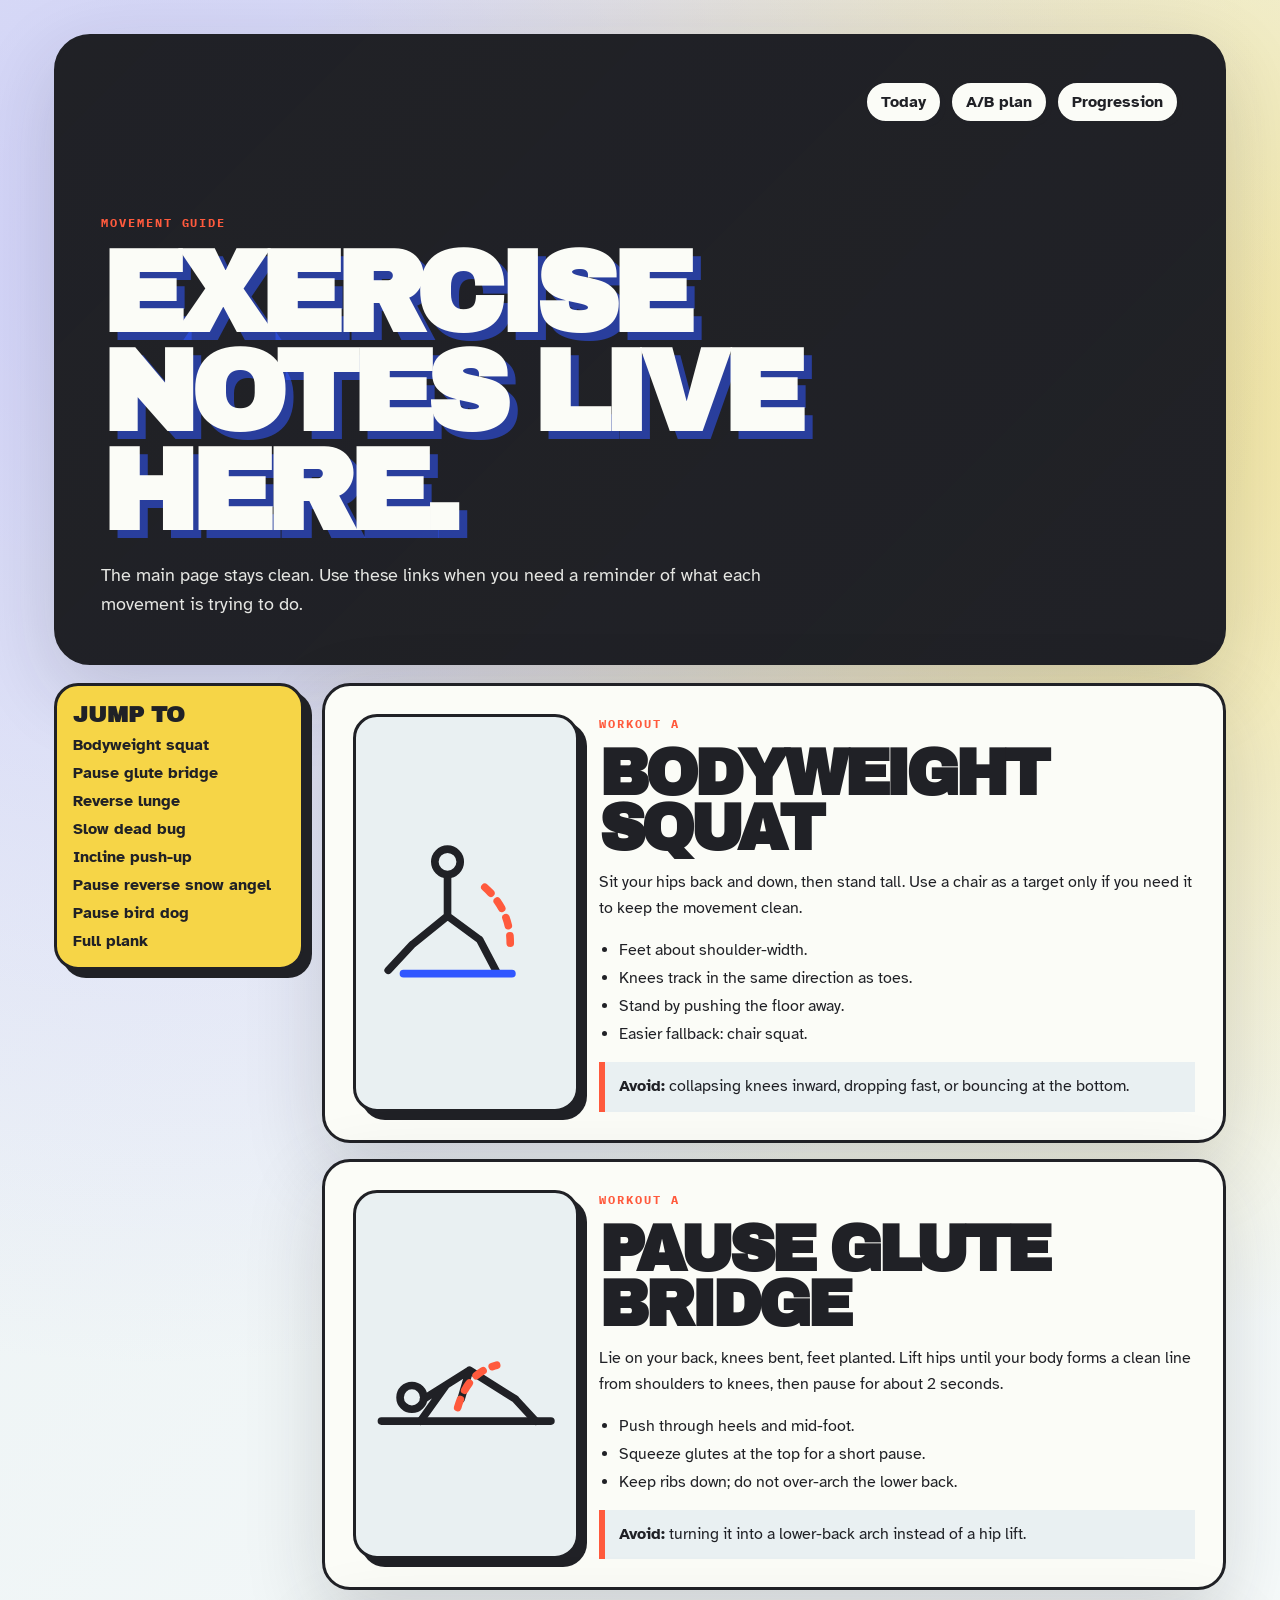
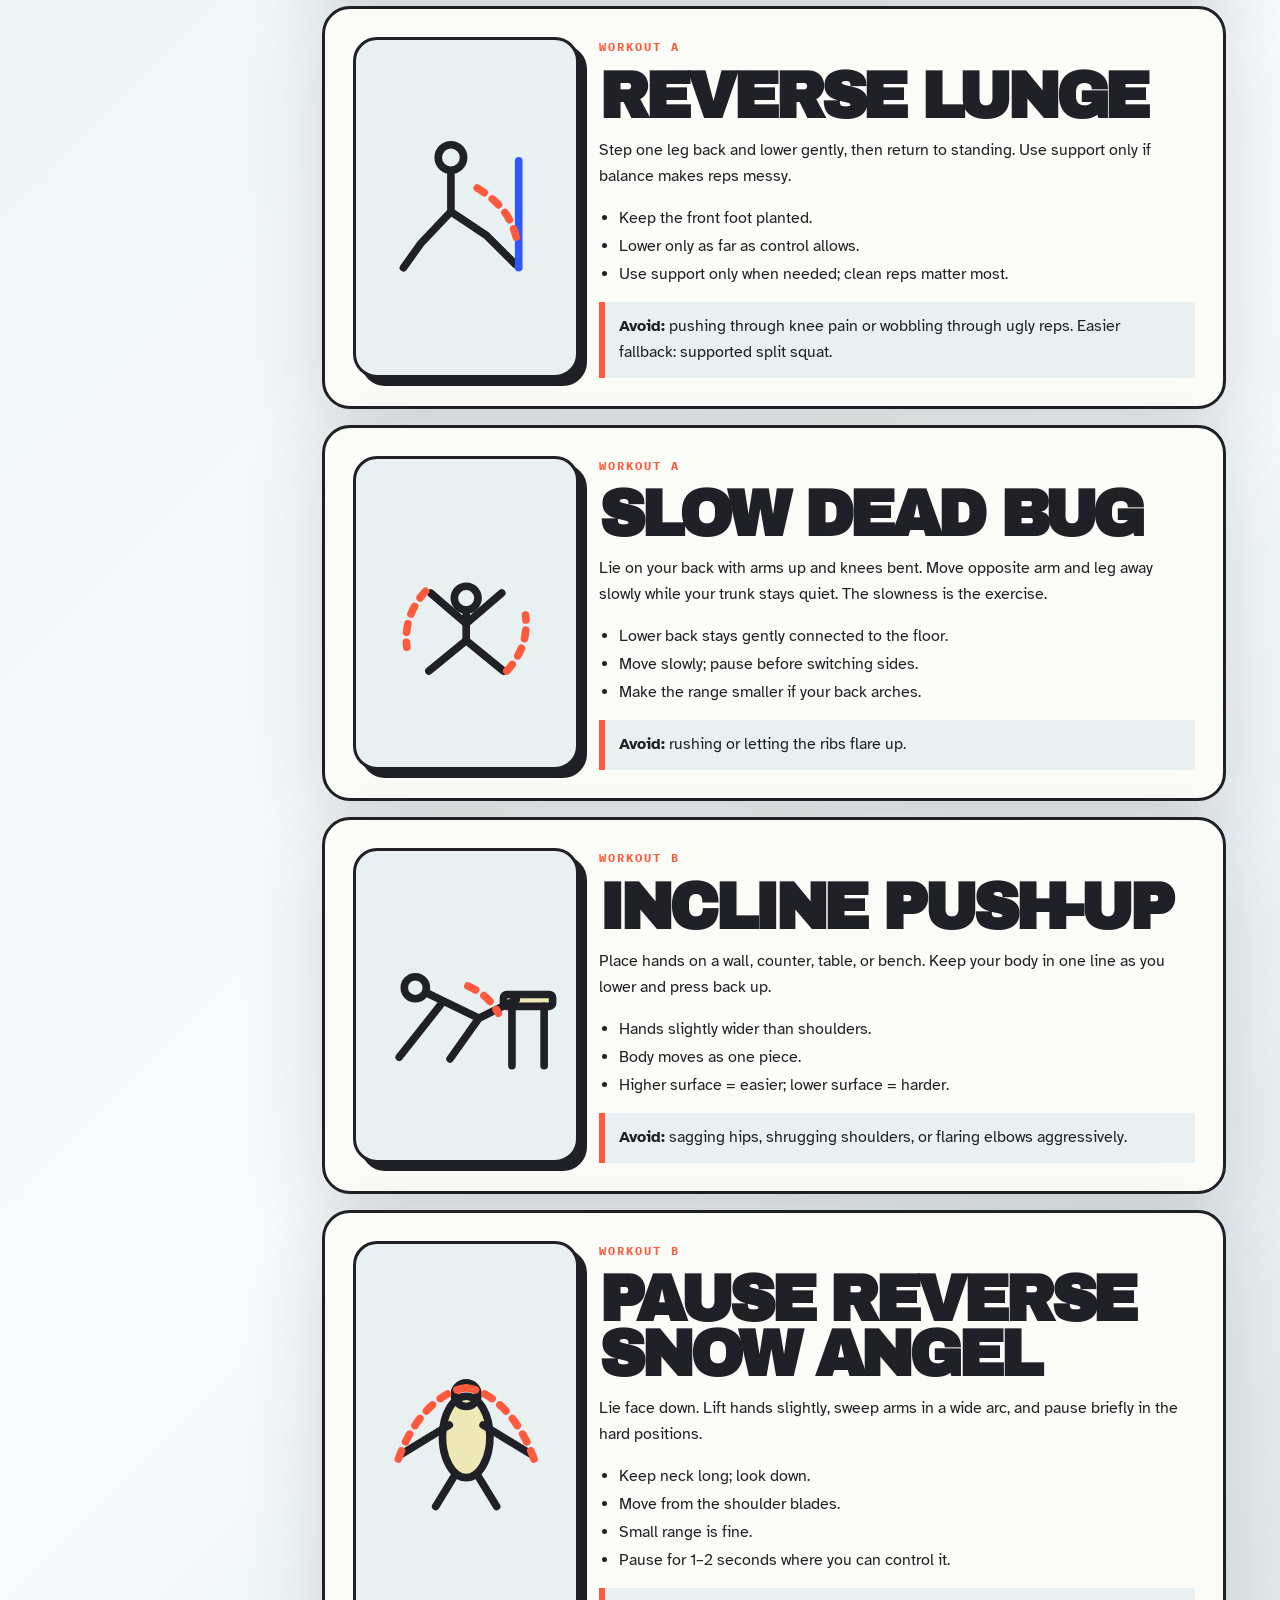
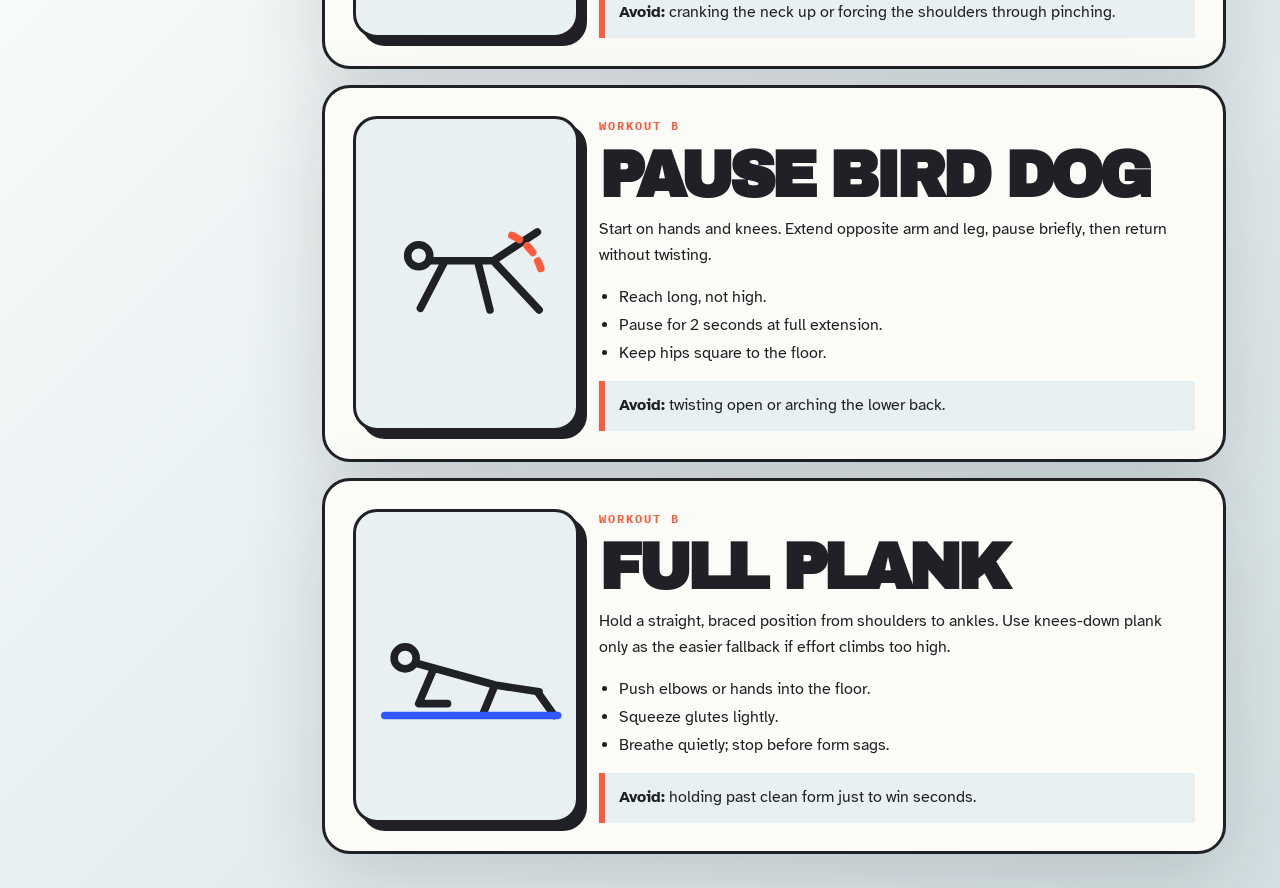
==== web/exercises.html @ 52b92c0a "Add harder variations and exercise guide" ====
<!doctype html>
<html lang="en">
  <head>
    <meta charset="utf-8" />
    <meta name="viewport" content="width=device-width, initial-scale=1" />
    <title>Exercise Guide · Daily A/B</title>
    <link rel="preconnect" href="https://fonts.googleapis.com" />
    <link rel="preconnect" href="https://fonts.gstatic.com" crossorigin />
    <link
      href="https://fonts.googleapis.com/css2?family=Archivo+Black&family=Atkinson+Hyperlegible:wght@400;700&family=IBM+Plex+Mono:wght@500;700&display=swap"
      rel="stylesheet"
    />
    <link rel="stylesheet" href="styles.css" />
  </head>
  <body>
    <div class="site-frame guide-page">
      <header class="guide-hero">
        <nav class="nav" aria-label="Guide navigation">
          <a href="index.html#today">Today</a>
          <a href="index.html#workouts">A/B plan</a>
          <a href="index.html#progression">Progression</a>
        </nav>
        <p class="eyebrow">movement guide</p>
        <h1>Exercise notes live here.</h1>
        <p class="lede">
          The main page stays clean. Use these links when you need a reminder of what each movement is trying to do.
        </p>
      </header>

      <main class="guide-layout">
        <aside class="guide-index" aria-label="Exercise links">
          <strong>Jump to</strong>
          <a href="#bodyweight-squat">Bodyweight squat</a>
          <a href="#pause-glute-bridge">Pause glute bridge</a>
          <a href="#reverse-lunge">Reverse lunge</a>
          <a href="#slow-dead-bug">Slow dead bug</a>
          <a href="#incline-push-up">Incline push-up</a>
          <a href="#pause-reverse-snow-angel">Pause reverse snow angel</a>
          <a href="#pause-bird-dog">Pause bird dog</a>
          <a href="#full-plank">Full plank</a>
        </aside>

        <section class="exercise-guide-list" aria-label="Exercise descriptions">
          <article class="exercise-guide-card" id="bodyweight-squat">
            <div class="movement-svg" aria-label="Bodyweight squat simplified drawing">
              <svg viewBox="0 0 260 190" role="img">
                <title>Bodyweight squat: hips back and down, stand tall</title>
                <circle cx="108" cy="34" r="15" />
                <path d="M108 50v48l38 28M108 98l-42 34M146 126l20 38M66 132l-28 30" />
                <path class="support" d="M56 166h128" />
                <path class="motion" d="M152 64c20 18 30 40 30 66" />
              </svg>
            </div>
            <div>
              <p class="eyebrow">Workout A</p>
              <h2>Bodyweight squat</h2>
              <p>Sit your hips back and down, then stand tall. Use a chair as a target only if you need it to keep the movement clean.</p>
              <ul class="cue-list">
                <li>Feet about shoulder-width.</li>
                <li>Knees track in the same direction as toes.</li>
                <li>Stand by pushing the floor away.</li>
                <li>Easier fallback: chair squat.</li>
              </ul>
              <p class="mistake"><b>Avoid:</b> collapsing knees inward, dropping fast, or bouncing at the bottom.</p>
            </div>
          </article>

          <article class="exercise-guide-card" id="pause-glute-bridge">
            <div class="movement-svg" aria-label="Pause glute bridge simplified drawing">
              <svg viewBox="0 0 260 190" role="img">
                <title>Pause glute bridge: lift hips, hold briefly, squeeze glutes</title>
                <path d="M30 150h200" />
                <circle cx="66" cy="122" r="14" />
                <path d="M80 124l54-34 54 34M134 90l-10 34M188 124l24 26M106 108l-30 42" />
                <path class="motion" d="M120 134c8-28 23-44 46-50" />
              </svg>
            </div>
            <div>
              <p class="eyebrow">Workout A</p>
              <h2>Pause glute bridge</h2>
              <p>Lie on your back, knees bent, feet planted. Lift hips until your body forms a clean line from shoulders to knees, then pause for about 2 seconds.</p>
              <ul class="cue-list">
                <li>Push through heels and mid-foot.</li>
                <li>Squeeze glutes at the top for a short pause.</li>
                <li>Keep ribs down; do not over-arch the lower back.</li>
              </ul>
              <p class="mistake"><b>Avoid:</b> turning it into a lower-back arch instead of a hip lift.</p>
            </div>
          </article>

          <article class="exercise-guide-card" id="reverse-lunge">
            <div class="movement-svg" aria-label="Reverse lunge simplified drawing">
              <svg viewBox="0 0 260 190" role="img">
                <title>Reverse lunge: step back, lower under control</title>
                <circle cx="112" cy="36" r="15" />
                <path d="M112 52v48l-36 38M112 100l42 28M76 138l-20 28M154 128l34 34" />
                <path d="M192 40v126" class="support" />
                <path class="motion" d="M143 72c26 16 40 34 46 58" />
              </svg>
            </div>
            <div>
              <p class="eyebrow">Workout A</p>
              <h2>Reverse lunge</h2>
              <p>Step one leg back and lower gently, then return to standing. Use support only if balance makes reps messy.</p>
              <ul class="cue-list">
                <li>Keep the front foot planted.</li>
                <li>Lower only as far as control allows.</li>
                <li>Use support only when needed; clean reps matter most.</li>
              </ul>
              <p class="mistake"><b>Avoid:</b> pushing through knee pain or wobbling through ugly reps. Easier fallback: supported split squat.</p>
            </div>
          </article>

          <article class="exercise-guide-card" id="slow-dead-bug">
            <div class="movement-svg" aria-label="Slow dead bug simplified drawing">
              <svg viewBox="0 0 260 190" role="img">
                <title>Slow dead bug: opposite arm and leg move while trunk stays still</title>
                <circle cx="130" cy="78" r="14" />
                <path d="M130 92v36M130 108l-42-36M130 108l42-36M130 128l-44 36M130 128l44 36" />
                <path class="motion" d="M82 70c-18 20-25 42-22 66M178 164c18-20 25-42 22-66" />
              </svg>
            </div>
            <div>
              <p class="eyebrow">Workout A</p>
              <h2>Slow dead bug</h2>
              <p>Lie on your back with arms up and knees bent. Move opposite arm and leg away slowly while your trunk stays quiet. The slowness is the exercise.</p>
              <ul class="cue-list">
                <li>Lower back stays gently connected to the floor.</li>
                <li>Move slowly; pause before switching sides.</li>
                <li>Make the range smaller if your back arches.</li>
              </ul>
              <p class="mistake"><b>Avoid:</b> rushing or letting the ribs flare up.</p>
            </div>
          </article>

          <article class="exercise-guide-card" id="incline-push-up">
            <div class="movement-svg" aria-label="Incline push-up simplified drawing">
              <svg viewBox="0 0 260 190" role="img">
                <title>Incline push-up: hands elevated, body straight</title>
                <rect x="174" y="82" width="58" height="14" rx="4" />
                <path d="M184 96v70M222 96v70" />
                <circle cx="70" cy="74" r="13" />
                <path d="M83 80l62 30 44-22M145 110l-34 48M103 90l-52 66" />
                <path class="motion" d="M132 72c18 8 28 18 36 32" />
              </svg>
            </div>
            <div>
              <p class="eyebrow">Workout B</p>
              <h2>Incline push-up</h2>
              <p>Place hands on a wall, counter, table, or bench. Keep your body in one line as you lower and press back up.</p>
              <ul class="cue-list">
                <li>Hands slightly wider than shoulders.</li>
                <li>Body moves as one piece.</li>
                <li>Higher surface = easier; lower surface = harder.</li>
              </ul>
              <p class="mistake"><b>Avoid:</b> sagging hips, shrugging shoulders, or flaring elbows aggressively.</p>
            </div>
          </article>

          <article class="exercise-guide-card" id="pause-reverse-snow-angel">
            <div class="movement-svg" aria-label="Pause reverse snow angel simplified drawing">
              <svg viewBox="0 0 260 190" role="img">
                <title>Pause reverse snow angel: face down, sweep arms slowly and pause</title>
                <ellipse cx="130" cy="92" rx="28" ry="48" />
                <circle cx="130" cy="42" r="14" />
                <path d="M110 78l-56 34M150 78l56 34M116 138l-22 36M144 138l22 36" />
                <path class="motion" d="M50 118c20-56 56-82 80-84M210 118c-20-56-56-82-80-84" />
              </svg>
            </div>
            <div>
              <p class="eyebrow">Workout B</p>
              <h2>Pause reverse snow angel</h2>
              <p>Lie face down. Lift hands slightly, sweep arms in a wide arc, and pause briefly in the hard positions.</p>
              <ul class="cue-list">
                <li>Keep neck long; look down.</li>
                <li>Move from the shoulder blades.</li>
                <li>Small range is fine.</li>
                <li>Pause for 1–2 seconds where you can control it.</li>
              </ul>
              <p class="mistake"><b>Avoid:</b> cranking the neck up or forcing the shoulders through pinching.</p>
            </div>
          </article>

          <article class="exercise-guide-card" id="pause-bird-dog">
            <div class="movement-svg" aria-label="Pause bird dog simplified drawing">
              <svg viewBox="0 0 260 190" role="img">
                <title>Pause bird dog: opposite arm and leg extend while hips stay level</title>
                <circle cx="74" cy="74" r="13" />
                <path d="M86 80h76M104 82l-28 54M144 82l14 56M162 80l52-34M162 80l54 58" />
                <path class="motion" d="M184 50c17 8 28 21 34 39" />
              </svg>
            </div>
            <div>
              <p class="eyebrow">Workout B</p>
              <h2>Pause bird dog</h2>
              <p>Start on hands and knees. Extend opposite arm and leg, pause briefly, then return without twisting.</p>
              <ul class="cue-list">
                <li>Reach long, not high.</li>
                <li>Pause for 2 seconds at full extension.</li>
                <li>Keep hips square to the floor.</li>
              </ul>
              <p class="mistake"><b>Avoid:</b> twisting open or arching the lower back.</p>
            </div>
          </article>

          <article class="exercise-guide-card" id="full-plank">
            <div class="movement-svg" aria-label="Full plank simplified drawing">
              <svg viewBox="0 0 260 190" role="img">
                <title>Full plank: straight line from shoulder to ankle</title>
                <circle cx="58" cy="86" r="13" />
                <path d="M70 92l94 26 52 8M92 98l-18 42M76 140h32M164 118l-14 34M214 126l20 28" />
                <path class="support" d="M34 154h204" />
              </svg>
            </div>
            <div>
              <p class="eyebrow">Workout B</p>
              <h2>Full plank</h2>
              <p>Hold a straight, braced position from shoulders to ankles. Use knees-down plank only as the easier fallback if effort climbs too high.</p>
              <ul class="cue-list">
                <li>Push elbows or hands into the floor.</li>
                <li>Squeeze glutes lightly.</li>
                <li>Breathe quietly; stop before form sags.</li>
              </ul>
              <p class="mistake"><b>Avoid:</b> holding past clean form just to win seconds.</p>
            </div>
          </article>
        </section>


      </main>
    </div>
  </body>
</html>
---- web/styles.css ----
:root {
  --porcelain: #e9f0f2;
  --porcelain-deep: #d4e0e3;
  --ink: #202126;
  --graphite: #4d535d;
  --cobalt: #3157ff;
  --coral: #ff5a3d;
  --tendon: #f6d547;
  --lavender: #afa8ff;
  --white: #fbfcf7;
  --line: rgba(32, 33, 38, 0.18);
  --shadow: 0 26px 80px rgba(32, 33, 38, 0.16);
  --radius: 28px;
}

* { box-sizing: border-box; }
html { scroll-behavior: smooth; }
body {
  margin: 0;
  min-height: 100vh;
  color: var(--ink);
  background:
    radial-gradient(circle at 12% 6%, rgba(175, 168, 255, 0.45), transparent 28%),
    radial-gradient(circle at 88% 10%, rgba(246, 213, 71, 0.5), transparent 24%),
    linear-gradient(135deg, var(--porcelain), #f7fbfb 58%, var(--porcelain-deep));
  font-family: "Atkinson Hyperlegible", system-ui, sans-serif;
}

button,
input { font: inherit; }
button { cursor: pointer; }
h1, h2, h3, p { margin-top: 0; }
p { line-height: 1.62; }

.site-frame {
  width: min(1380px, 100%);
  margin: 0 auto;
  padding: clamp(14px, 3vw, 34px);
}

.hero,
.today-board,
.split-section,
.progression,
.flow-strip,
.rules {
  margin-bottom: 18px;
}

.hero {
  position: relative;
  overflow: hidden;
  min-height: 620px;
  padding: clamp(18px, 4vw, 44px);
  border: 3px solid var(--ink);
  border-radius: 36px;
  background:
    linear-gradient(115deg, rgba(49, 87, 255, 0.94), rgba(49, 87, 255, 0.78) 42%, rgba(251, 252, 247, 0.94) 42.2%),
    var(--white);
  box-shadow: var(--shadow);
}

.hero::before {
  content: "";
  position: absolute;
  inset: 18px auto 18px 51%;
  width: 18px;
  border-radius: 999px;
  background: repeating-linear-gradient(to bottom, var(--ink) 0 14px, transparent 14px 28px);
  opacity: 0.22;
}

.nav {
  position: relative;
  z-index: 1;
  display: flex;
  justify-content: flex-end;
  flex-wrap: wrap;
  gap: 8px;
  margin-bottom: clamp(48px, 7vw, 96px);
}

.nav a,
.button {
  display: inline-flex;
  align-items: center;
  justify-content: center;
  min-height: 42px;
  padding: 9px 14px;
  border: 2px solid var(--ink);
  border-radius: 999px;
  background: var(--white);
  color: var(--ink);
  font-weight: 700;
  text-decoration: none;
  box-shadow: 4px 4px 0 var(--ink);
}

.button.ghost { background: transparent; }
.nav a:focus-visible,
.button:focus-visible,
input:focus-visible {
  outline: 4px solid var(--tendon);
  outline-offset: 4px;
}

.hero-grid {
  position: relative;
  z-index: 1;
  display: grid;
  grid-template-columns: minmax(0, 1.04fr) minmax(300px, 0.72fr);
  align-items: end;
  gap: clamp(26px, 5vw, 72px);
}

.eyebrow {
  margin-bottom: 12px;
  color: var(--coral);
  font-family: "IBM Plex Mono", monospace;
  font-size: 0.76rem;
  font-weight: 700;
  letter-spacing: 0.16em;
  text-transform: uppercase;
}

.hero .eyebrow { color: var(--tendon); }

h1,
h2,
h3 {
  font-family: "Archivo Black", Impact, sans-serif;
  letter-spacing: -0.065em;
  line-height: 0.86;
}

h1 {
  max-width: 780px;
  margin-bottom: 24px;
  color: var(--white);
  font-size: clamp(4.5rem, 11.5vw, 11rem);
  text-transform: uppercase;
  text-shadow: 8px 8px 0 rgba(32, 33, 38, 0.28);
}

h2 {
  margin-bottom: 0;
  font-size: clamp(2.3rem, 6vw, 5.8rem);
  text-transform: uppercase;
}

h3 {
  margin-bottom: 10px;
  font-size: clamp(1.55rem, 3vw, 2.7rem);
  text-transform: uppercase;
}

.lede {
  max-width: 660px;
  margin-bottom: 28px;
  color: rgba(251, 252, 247, 0.9);
  font-size: 1.1rem;
}

.hero-controls {
  display: flex;
  align-items: end;
  flex-wrap: wrap;
  gap: 12px;
}

.date-field {
  display: grid;
  gap: 7px;
  color: var(--white);
  font-family: "IBM Plex Mono", monospace;
  font-size: 0.75rem;
  font-weight: 700;
  letter-spacing: 0.08em;
  text-transform: uppercase;
}

.date-field input {
  min-height: 42px;
  padding: 8px 11px;
  border: 2px solid var(--ink);
  border-radius: 14px;
  background: var(--white);
}

.effort-card {
  padding: clamp(18px, 3vw, 28px);
  border: 3px solid var(--ink);
  border-radius: var(--radius);
  background: var(--white);
  box-shadow: 12px 12px 0 var(--ink);
}

.effort-card__top {
  display: grid;
  grid-template-columns: 1fr;
  gap: 2px;
  margin-bottom: 22px;
}

.effort-card__top span {
  color: var(--graphite);
  font-family: "IBM Plex Mono", monospace;
  font-weight: 700;
  text-transform: uppercase;
}

.effort-card__top strong {
  font-family: "Archivo Black", Impact, sans-serif;
  font-size: clamp(5rem, 12vw, 9rem);
  line-height: 0.78;
  letter-spacing: -0.08em;
}

.effort-ruler {
  display: grid;
  grid-template-columns: repeat(10, 1fr);
  gap: 4px;
  margin-bottom: 18px;
}

.effort-ruler span {
  display: grid;
  place-items: end center;
  min-height: 84px;
  padding: 8px 0;
  border: 2px solid var(--ink);
  border-radius: 999px;
  background: var(--porcelain);
  font-family: "IBM Plex Mono", monospace;
  font-weight: 700;
}

.effort-ruler .hot {
  background: var(--tendon);
  transform: translateY(-12px);
  box-shadow: 0 12px 0 var(--ink);
}

.effort-card p { margin-bottom: 0; color: var(--graphite); }

.today-board {
  display: grid;
  grid-template-columns: minmax(260px, 0.72fr) minmax(0, 1fr);
  gap: 18px;
}

.today-ticket,
.round-card,
.split-section,
.progression,
.flow-strip,
.rule-card {
  border: 3px solid var(--ink);
  border-radius: var(--radius);
  background: var(--white);
  box-shadow: var(--shadow);
}

.today-ticket {
  min-height: 100%;
  padding: clamp(20px, 3vw, 32px);
  background:
    linear-gradient(145deg, var(--ink), #343844);
  color: var(--white);
}

.today-ticket .eyebrow { color: var(--tendon); }
.today-ticket h2 { color: var(--white); }
.ticket-meta {
  display: flex;
  flex-wrap: wrap;
  gap: 8px;
  margin: 22px 0;
}
.ticket-meta span {
  padding: 8px 11px;
  border: 2px solid rgba(251, 252, 247, 0.35);
  border-radius: 999px;
  font-family: "IBM Plex Mono", monospace;
  font-size: 0.78rem;
  font-weight: 700;
  text-transform: uppercase;
}
.today-ticket p:last-child { color: rgba(251, 252, 247, 0.78); }

.round-card {
  display: grid;
  grid-template-columns: 160px minmax(0, 1fr);
  overflow: hidden;
}

.round-stamp {
  display: grid;
  align-content: center;
  justify-items: center;
  gap: 8px;
  padding: 20px;
  background: var(--tendon);
  border-right: 3px solid var(--ink);
}
.round-stamp span {
  font-family: "IBM Plex Mono", monospace;
  font-weight: 700;
  letter-spacing: 0.12em;
  text-transform: uppercase;
}
.round-stamp strong {
  font-family: "Archivo Black", Impact, sans-serif;
  font-size: 5.4rem;
  line-height: 0.85;
  letter-spacing: -0.08em;
}

.exercise-stack {
  display: grid;
  margin: 0;
  padding: 0;
  list-style: none;
}
.exercise-stack li,
.mini-list li {
  display: grid;
  grid-template-columns: minmax(0, 1fr) auto;
  align-items: center;
  gap: 14px;
  padding: 18px 22px;
  border-bottom: 2px solid var(--line);
}
.exercise-stack li:last-child,
.mini-list li:last-child { border-bottom: 0; }
.exercise-stack b,
.mini-list b {
  font-family: "IBM Plex Mono", monospace;
  font-size: 1.05rem;
}
.exercise-stack span,
.mini-list span { color: var(--graphite); }
.exercise-link {
  color: var(--graphite);
  text-decoration: underline;
  text-decoration-color: var(--coral);
  text-decoration-thickness: 3px;
  text-underline-offset: 4px;
}
.exercise-link:hover {
  color: var(--ink);
  text-decoration-color: var(--cobalt);
}

.split-section,
.progression {
  padding: clamp(20px, 3vw, 34px);
}
.section-heading { margin-bottom: 20px; }
.split-grid {
  display: grid;
  grid-template-columns: repeat(2, minmax(0, 1fr));
  gap: 16px;
}
.plan-card {
  display: grid;
  grid-template-columns: 110px minmax(0, 1fr);
  gap: 18px;
  padding: 18px;
  border: 3px solid var(--ink);
  border-radius: 24px;
}
.card-a { background: linear-gradient(135deg, #fffdf1, #fff0a8); }
.card-b { background: linear-gradient(135deg, #f8fbff, #d8e2ff); }
.plan-card__mark {
  display: grid;
  place-items: center;
  min-height: 100%;
  border: 3px solid var(--ink);
  border-radius: 20px;
  background: var(--coral);
  color: var(--white);
  font-family: "Archivo Black", Impact, sans-serif;
  font-size: 6rem;
  line-height: 1;
  box-shadow: 7px 7px 0 var(--ink);
}
.card-b .plan-card__mark { background: var(--cobalt); }
.mini-list {
  margin: 16px 0 0;
  padding: 0;
  border: 2px solid var(--ink);
  border-radius: 18px;
  background: var(--white);
  list-style: none;
  overflow: hidden;
}

.flow-strip {
  display: grid;
  grid-template-columns: repeat(3, minmax(0, 1fr));
  gap: 0;
  overflow: hidden;
}
.flow-strip article {
  padding: 22px;
  border-right: 3px solid var(--ink);
  background: var(--porcelain);
}
.flow-strip article:nth-child(2) { background: var(--lavender); }
.flow-strip article:last-child { border-right: 0; }
.flow-strip span,
.progression-week span {
  color: var(--coral);
  font-family: "IBM Plex Mono", monospace;
  font-size: 0.78rem;
  font-weight: 700;
  letter-spacing: 0.12em;
  text-transform: uppercase;
}
.flow-strip p { margin-bottom: 0; color: var(--graphite); }

.progression .section-heading {
  display: grid;
  grid-template-columns: minmax(0, 0.68fr) minmax(260px, 0.32fr);
  align-items: end;
  gap: 18px;
}
.progression .section-heading::after {
  content: "3 rounds daily · repeat the week if effort climbs";
  max-width: 360px;
  padding: 14px 16px;
  border: 3px solid var(--ink);
  border-radius: 999px;
  background: var(--white);
  box-shadow: 5px 5px 0 var(--ink);
  font-family: "IBM Plex Mono", monospace;
  font-size: 0.82rem;
  font-weight: 700;
  text-transform: uppercase;
}
.progression h2 {
  max-width: 820px;
  font-size: clamp(2.1rem, 5vw, 4.9rem);
}
.progression-grid {
  display: grid;
  grid-template-columns: repeat(2, minmax(0, 1fr));
  gap: 14px;
}
.progression-week {
  display: grid;
  gap: 16px;
  padding: 18px;
  border: 3px solid var(--ink);
  border-radius: 22px;
  background: var(--porcelain);
}
.progression-week.is-current {
  background: var(--tendon);
  box-shadow: 8px 8px 0 var(--ink);
}
.progression-week__header {
  display: flex;
  align-items: end;
  justify-content: space-between;
  gap: 12px;
}
.progression-week__header h3 { margin-bottom: 0; }
.rep-matrix {
  display: grid;
  grid-template-columns: repeat(2, minmax(0, 1fr));
  gap: 10px;
}
.rep-group {
  display: grid;
  grid-template-columns: 52px minmax(0, 1fr);
  overflow: hidden;
  border: 2px solid var(--ink);
  border-radius: 18px;
  background: var(--white);
}
.rep-group > strong {
  display: grid;
  place-items: center;
  border-right: 2px solid var(--ink);
  color: var(--white);
  font-family: "Archivo Black", Impact, sans-serif;
  font-size: 2.8rem;
  line-height: 1;
}
.rep-group--a > strong { background: var(--coral); }
.rep-group--b > strong { background: var(--cobalt); }
.rep-group dl { margin: 0; }
.rep-group dl > div {
  display: grid;
  grid-template-columns: minmax(0, 1fr) auto;
  gap: 10px;
  padding: 10px 12px;
  border-bottom: 1px solid var(--line);
}
.rep-group dl > div:last-child { border-bottom: 0; }
.rep-group dt {
  color: var(--graphite);
  font-size: 0.92rem;
}
.rep-group dd {
  margin: 0;
  font-family: "IBM Plex Mono", monospace;
  font-weight: 700;
}

.rules {
  display: grid;
  grid-template-columns: 1fr 1fr 0.95fr;
  gap: 14px;
}
.rule-card { padding: 22px; }
.rule-card p:last-child { margin-bottom: 0; color: var(--graphite); }
.rule-card.warning {
  background: var(--ink);
  color: var(--white);
}
.rule-card.warning .eyebrow { color: var(--tendon); }
.rule-card.warning p:last-child { color: rgba(251, 252, 247, 0.78); }

.guide-page {
  width: min(1240px, 100%);
}
.guide-hero {
  margin-bottom: 18px;
  padding: clamp(18px, 4vw, 44px);
  border: 3px solid var(--ink);
  border-radius: 36px;
  background:
    linear-gradient(135deg, rgba(32, 33, 38, 0.94), rgba(32, 33, 38, 0.84)),
    var(--ink);
  color: var(--white);
  box-shadow: var(--shadow);
}
.guide-hero h1 {
  max-width: 950px;
  margin-bottom: 20px;
  font-size: clamp(3.7rem, 9vw, 8.8rem);
  color: var(--white);
  text-shadow: 8px 8px 0 rgba(49, 87, 255, 0.55);
}
.guide-hero .lede {
  margin-bottom: 0;
}
.guide-layout {
  display: grid;
  grid-template-columns: 250px minmax(0, 1fr);
  gap: 18px;
  align-items: start;
}
.guide-index {
  position: sticky;
  top: 14px;
  display: grid;
  gap: 8px;
  padding: 16px;
  border: 3px solid var(--ink);
  border-radius: 24px;
  background: var(--tendon);
  box-shadow: 8px 8px 0 var(--ink);
}
.guide-index strong {
  font-family: "Archivo Black", Impact, sans-serif;
  font-size: 1.4rem;
  text-transform: uppercase;
}
.guide-index a {
  color: var(--ink);
  font-weight: 700;
  text-decoration: none;
}
.guide-index a:hover {
  text-decoration: underline;
  text-decoration-thickness: 3px;
  text-underline-offset: 4px;
}
.exercise-guide-list {
  display: grid;
  gap: 16px;
}
.exercise-guide-card {
  display: grid;
  grid-template-columns: minmax(220px, 0.38fr) minmax(0, 1fr);
  gap: 20px;
  scroll-margin-top: 18px;
  padding: clamp(18px, 3vw, 28px);
  border: 3px solid var(--ink);
  border-radius: var(--radius);
  background: var(--white);
  box-shadow: var(--shadow);
}
.exercise-guide-card h2 {
  margin-bottom: 14px;
  font-size: clamp(2.2rem, 5vw, 4.7rem);
}
.movement-svg {
  display: grid;
  place-items: center;
  min-height: 260px;
  border: 3px solid var(--ink);
  border-radius: 24px;
  background: var(--porcelain);
  box-shadow: 8px 8px 0 var(--ink);
}
.movement-svg svg {
  width: min(100%, 280px);
  height: auto;
  fill: none;
  stroke: var(--ink);
  stroke-width: 9;
  stroke-linecap: round;
  stroke-linejoin: round;
}
.movement-svg rect,
.movement-svg ellipse {
  fill: rgba(246, 213, 71, 0.35);
}
.movement-svg .motion {
  stroke: var(--coral);
  stroke-dasharray: 10 12;
}
.movement-svg .support {
  stroke: var(--cobalt);
}
.cue-list {
  display: grid;
  gap: 8px;
  margin: 18px 0;
  padding-left: 20px;
}
.mistake {
  margin-bottom: 0;
  padding: 12px 14px;
  border-left: 6px solid var(--coral);
  background: var(--porcelain);
}
@media (max-width: 1060px) {
  .hero {
    background:
      linear-gradient(160deg, rgba(49, 87, 255, 0.94), rgba(49, 87, 255, 0.86) 54%, rgba(251, 252, 247, 0.96) 54.2%),
      var(--white);
  }
  .hero-grid,
  .today-board,
  .split-grid,
  .rules,
  .guide-layout,
  .exercise-guide-card {
    grid-template-columns: 1fr;
  }
  .guide-index {
    position: static;
  }
  .progression .section-heading {
    grid-template-columns: 1fr;
  }
  .progression .section-heading::after {
    max-width: none;
    width: fit-content;
  }
  .progression-grid { grid-template-columns: repeat(2, minmax(0, 1fr)); }
  .rep-matrix { grid-template-columns: 1fr; }
}

@media (max-width: 720px) {
  .site-frame { padding: 10px; }
  .nav { justify-content: flex-start; margin-bottom: 48px; }
  .hero::before { display: none; }
  .hero-controls { align-items: stretch; }
  .date-field,
  .button { width: 100%; }
  .effort-ruler { grid-template-columns: repeat(5, 1fr); }
  .round-card,
  .plan-card,
  .flow-strip,
  .progression-grid,
  .progression .section-heading,
  .rep-matrix {
    grid-template-columns: 1fr;
  }
  .round-stamp {
    min-height: 150px;
    border-right: 0;
    border-bottom: 3px solid var(--ink);
  }
  .flow-strip article { border-right: 0; border-bottom: 3px solid var(--ink); }
  .flow-strip article:last-child { border-bottom: 0; }
  h1 { font-size: clamp(4rem, 21vw, 6.8rem); }
}

@media (prefers-reduced-motion: reduce) {
  html { scroll-behavior: auto; }
  *, *::before, *::after { transition: none !important; }
}

@media print {
  body { background: white; }
  .nav,
  .hero-controls { display: none !important; }
  .hero,
  .today-ticket,
  .round-card,
  .split-section,
  .progression,
  .flow-strip,
  .rule-card {
    box-shadow: none !important;
    break-inside: avoid;
  }
}
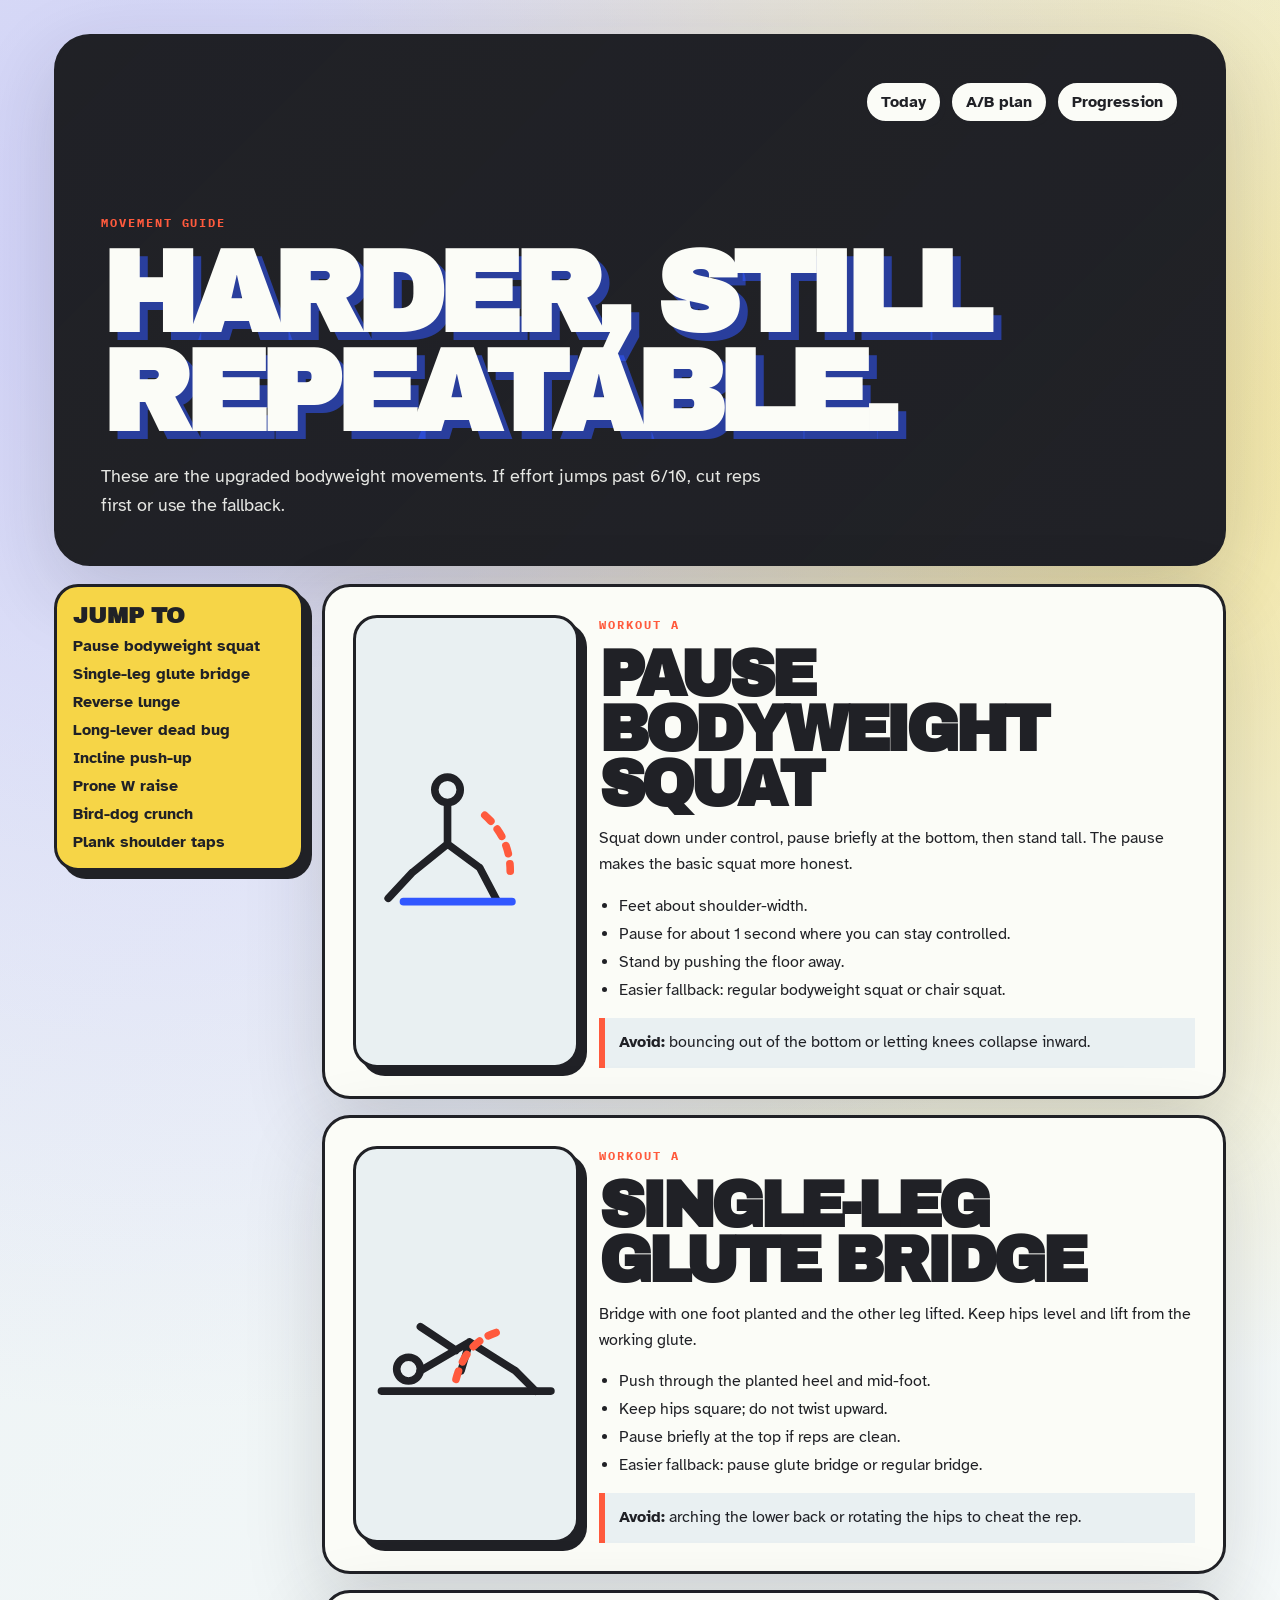
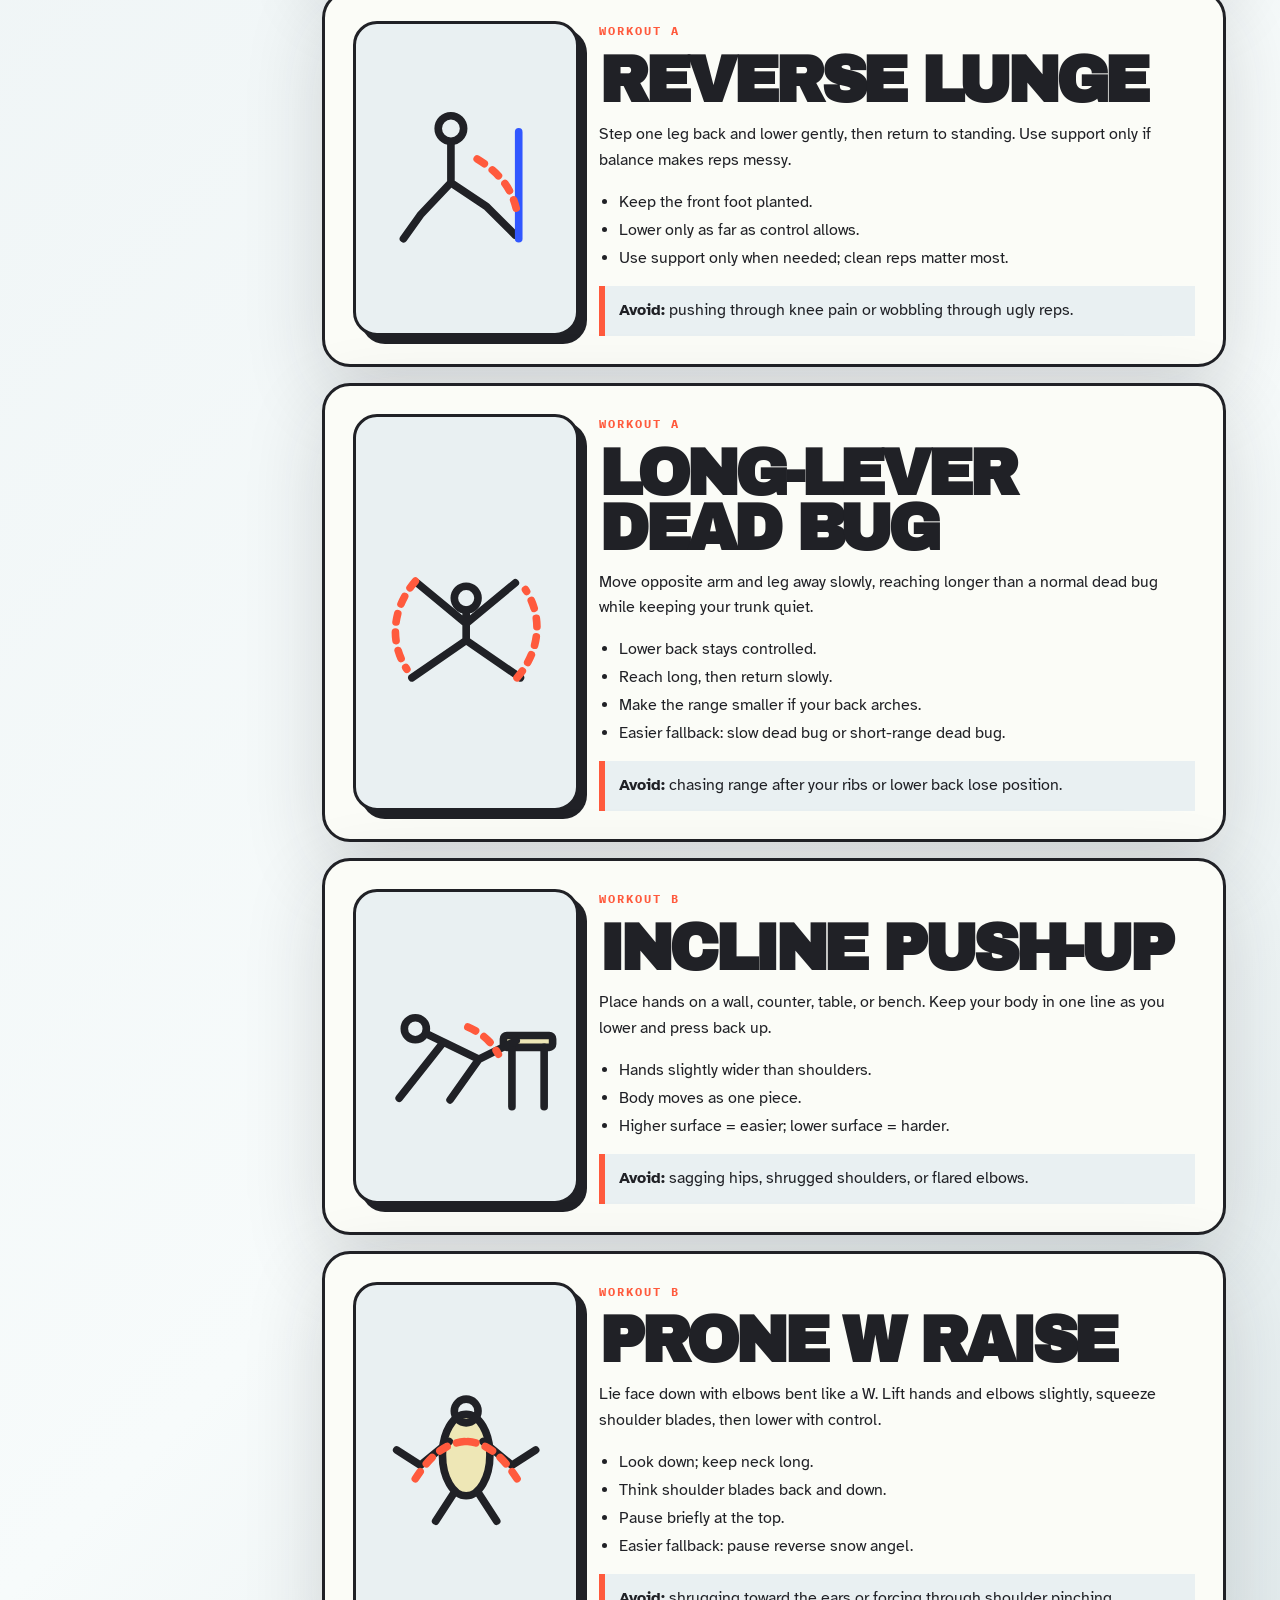
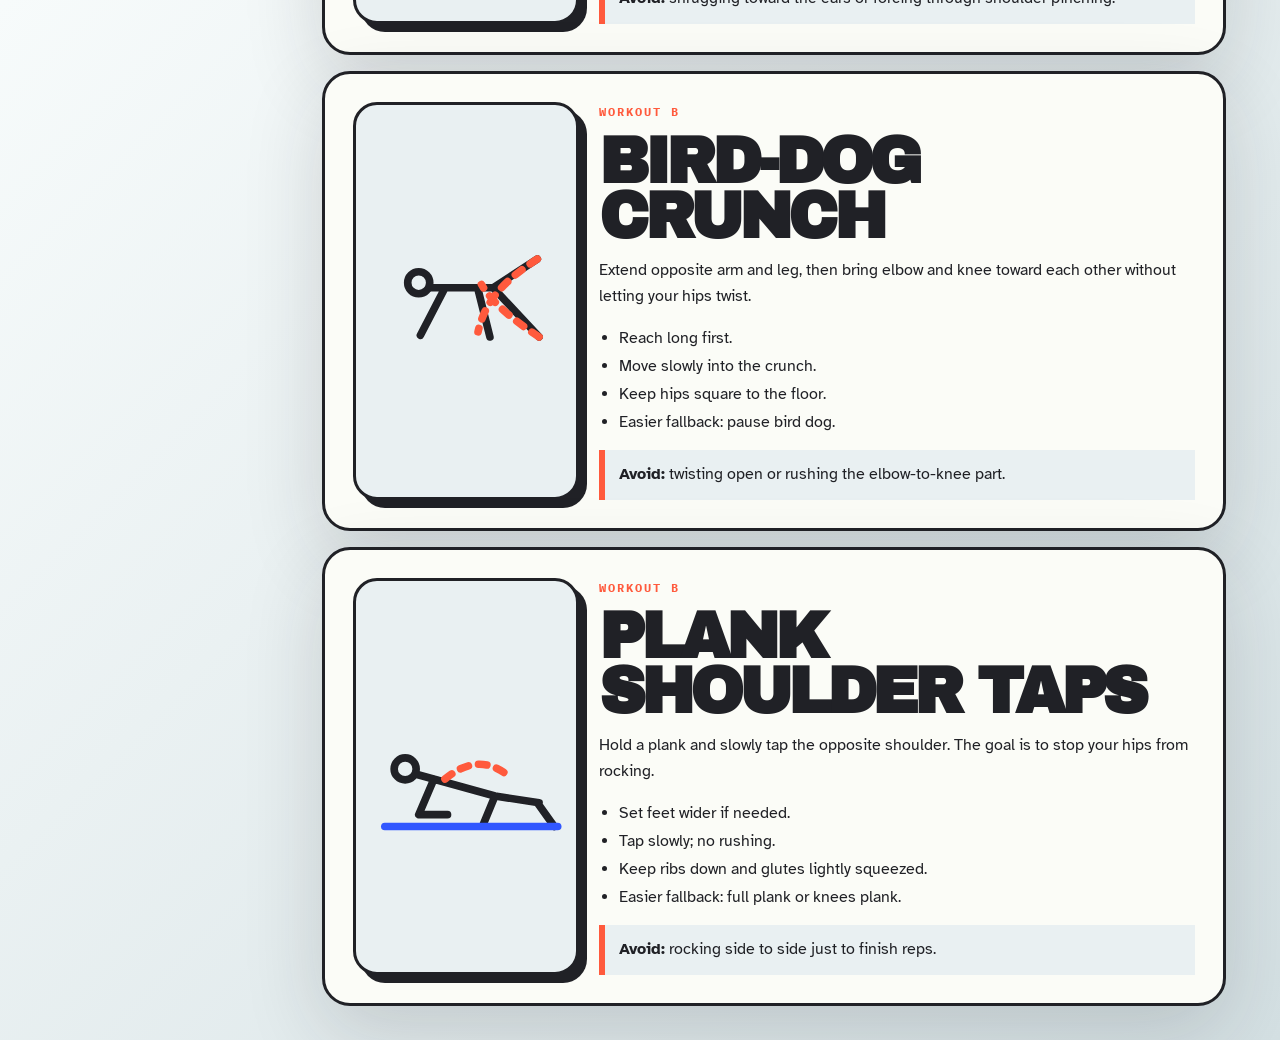
==== commit b1bac59b: "Increase exercise difficulty" ====
--- a/web/exercises.html
+++ b/web/exercises.html
@@ -4,6 +4,7 @@
     <meta charset="utf-8" />
     <meta name="viewport" content="width=device-width, initial-scale=1" />
     <title>Exercise Guide · Daily A/B</title>
+    <link rel="icon" href="favicon.svg" type="image/svg+xml" />
     <link rel="preconnect" href="https://fonts.googleapis.com" />
     <link rel="preconnect" href="https://fonts.gstatic.com" crossorigin />
     <link
@@ -21,30 +22,30 @@
           <a href="index.html#progression">Progression</a>
         </nav>
         <p class="eyebrow">movement guide</p>
-        <h1>Exercise notes live here.</h1>
+        <h1>Harder, still repeatable.</h1>
         <p class="lede">
-          The main page stays clean. Use these links when you need a reminder of what each movement is trying to do.
+          These are the upgraded bodyweight movements. If effort jumps past 6/10, cut reps first or use the fallback.
         </p>
       </header>
 
       <main class="guide-layout">
         <aside class="guide-index" aria-label="Exercise links">
           <strong>Jump to</strong>
-          <a href="#bodyweight-squat">Bodyweight squat</a>
-          <a href="#pause-glute-bridge">Pause glute bridge</a>
+          <a href="#pause-bodyweight-squat">Pause bodyweight squat</a>
+          <a href="#single-leg-glute-bridge">Single-leg glute bridge</a>
           <a href="#reverse-lunge">Reverse lunge</a>
-          <a href="#slow-dead-bug">Slow dead bug</a>
+          <a href="#long-lever-dead-bug">Long-lever dead bug</a>
           <a href="#incline-push-up">Incline push-up</a>
-          <a href="#pause-reverse-snow-angel">Pause reverse snow angel</a>
-          <a href="#pause-bird-dog">Pause bird dog</a>
-          <a href="#full-plank">Full plank</a>
+          <a href="#prone-w-raise">Prone W raise</a>
+          <a href="#bird-dog-crunch">Bird-dog crunch</a>
+          <a href="#plank-shoulder-taps">Plank shoulder taps</a>
         </aside>
 
         <section class="exercise-guide-list" aria-label="Exercise descriptions">
-          <article class="exercise-guide-card" id="bodyweight-squat">
-            <div class="movement-svg" aria-label="Bodyweight squat simplified drawing">
-              <svg viewBox="0 0 260 190" role="img">
-                <title>Bodyweight squat: hips back and down, stand tall</title>
+          <article class="exercise-guide-card" id="pause-bodyweight-squat">
+            <div class="movement-svg" aria-label="Pause bodyweight squat simplified drawing">
+              <svg viewBox="0 0 260 190" role="img">
+                <title>Pause bodyweight squat: lower, pause, stand tall</title>
                 <circle cx="108" cy="34" r="15" />
                 <path d="M108 50v48l38 28M108 98l-42 34M146 126l20 38M66 132l-28 30" />
                 <path class="support" d="M56 166h128" />
@@ -53,38 +54,39 @@
             </div>
             <div>
               <p class="eyebrow">Workout A</p>
-              <h2>Bodyweight squat</h2>
-              <p>Sit your hips back and down, then stand tall. Use a chair as a target only if you need it to keep the movement clean.</p>
+              <h2>Pause bodyweight squat</h2>
+              <p>Squat down under control, pause briefly at the bottom, then stand tall. The pause makes the basic squat more honest.</p>
               <ul class="cue-list">
                 <li>Feet about shoulder-width.</li>
-                <li>Knees track in the same direction as toes.</li>
+                <li>Pause for about 1 second where you can stay controlled.</li>
                 <li>Stand by pushing the floor away.</li>
-                <li>Easier fallback: chair squat.</li>
-              </ul>
-              <p class="mistake"><b>Avoid:</b> collapsing knees inward, dropping fast, or bouncing at the bottom.</p>
-            </div>
-          </article>
-
-          <article class="exercise-guide-card" id="pause-glute-bridge">
-            <div class="movement-svg" aria-label="Pause glute bridge simplified drawing">
-              <svg viewBox="0 0 260 190" role="img">
-                <title>Pause glute bridge: lift hips, hold briefly, squeeze glutes</title>
+                <li>Easier fallback: regular bodyweight squat or chair squat.</li>
+              </ul>
+              <p class="mistake"><b>Avoid:</b> bouncing out of the bottom or letting knees collapse inward.</p>
+            </div>
+          </article>
+
+          <article class="exercise-guide-card" id="single-leg-glute-bridge">
+            <div class="movement-svg" aria-label="Single-leg glute bridge simplified drawing">
+              <svg viewBox="0 0 260 190" role="img">
+                <title>Single-leg glute bridge: one foot planted, hips lift</title>
                 <path d="M30 150h200" />
-                <circle cx="66" cy="122" r="14" />
-                <path d="M80 124l54-34 54 34M134 90l-10 34M188 124l24 26M106 108l-30 42" />
-                <path class="motion" d="M120 134c8-28 23-44 46-50" />
-              </svg>
-            </div>
-            <div>
-              <p class="eyebrow">Workout A</p>
-              <h2>Pause glute bridge</h2>
-              <p>Lie on your back, knees bent, feet planted. Lift hips until your body forms a clean line from shoulders to knees, then pause for about 2 seconds.</p>
-              <ul class="cue-list">
-                <li>Push through heels and mid-foot.</li>
-                <li>Squeeze glutes at the top for a short pause.</li>
-                <li>Keep ribs down; do not over-arch the lower back.</li>
-              </ul>
-              <p class="mistake"><b>Avoid:</b> turning it into a lower-back arch instead of a hip lift.</p>
+                <circle cx="62" cy="124" r="14" />
+                <path d="M76 126l58-34 54 34M134 92l-10 34M188 126l24 24M118 102l-42-28" />
+                <path class="motion" d="M118 136c8-30 24-48 50-56" />
+              </svg>
+            </div>
+            <div>
+              <p class="eyebrow">Workout A</p>
+              <h2>Single-leg glute bridge</h2>
+              <p>Bridge with one foot planted and the other leg lifted. Keep hips level and lift from the working glute.</p>
+              <ul class="cue-list">
+                <li>Push through the planted heel and mid-foot.</li>
+                <li>Keep hips square; do not twist upward.</li>
+                <li>Pause briefly at the top if reps are clean.</li>
+                <li>Easier fallback: pause glute bridge or regular bridge.</li>
+              </ul>
+              <p class="mistake"><b>Avoid:</b> arching the lower back or rotating the hips to cheat the rep.</p>
             </div>
           </article>
 
@@ -107,29 +109,30 @@
                 <li>Lower only as far as control allows.</li>
                 <li>Use support only when needed; clean reps matter most.</li>
               </ul>
-              <p class="mistake"><b>Avoid:</b> pushing through knee pain or wobbling through ugly reps. Easier fallback: supported split squat.</p>
-            </div>
-          </article>
-
-          <article class="exercise-guide-card" id="slow-dead-bug">
-            <div class="movement-svg" aria-label="Slow dead bug simplified drawing">
-              <svg viewBox="0 0 260 190" role="img">
-                <title>Slow dead bug: opposite arm and leg move while trunk stays still</title>
+              <p class="mistake"><b>Avoid:</b> pushing through knee pain or wobbling through ugly reps.</p>
+            </div>
+          </article>
+
+          <article class="exercise-guide-card" id="long-lever-dead-bug">
+            <div class="movement-svg" aria-label="Long-lever dead bug simplified drawing">
+              <svg viewBox="0 0 260 190" role="img">
+                <title>Long-lever dead bug: reach farther while trunk stays still</title>
                 <circle cx="130" cy="78" r="14" />
-                <path d="M130 92v36M130 108l-42-36M130 108l42-36M130 128l-44 36M130 128l44 36" />
-                <path class="motion" d="M82 70c-18 20-25 42-22 66M178 164c18-20 25-42 22-66" />
-              </svg>
-            </div>
-            <div>
-              <p class="eyebrow">Workout A</p>
-              <h2>Slow dead bug</h2>
-              <p>Lie on your back with arms up and knees bent. Move opposite arm and leg away slowly while your trunk stays quiet. The slowness is the exercise.</p>
-              <ul class="cue-list">
-                <li>Lower back stays gently connected to the floor.</li>
-                <li>Move slowly; pause before switching sides.</li>
+                <path d="M130 92v36M130 108l-58-48M130 108l58-48M130 128l-64 44M130 128l64 44" />
+                <path class="motion" d="M70 58c-26 30-32 70-10 104M190 172c26-30 32-70 10-104" />
+              </svg>
+            </div>
+            <div>
+              <p class="eyebrow">Workout A</p>
+              <h2>Long-lever dead bug</h2>
+              <p>Move opposite arm and leg away slowly, reaching longer than a normal dead bug while keeping your trunk quiet.</p>
+              <ul class="cue-list">
+                <li>Lower back stays controlled.</li>
+                <li>Reach long, then return slowly.</li>
                 <li>Make the range smaller if your back arches.</li>
-              </ul>
-              <p class="mistake"><b>Avoid:</b> rushing or letting the ribs flare up.</p>
+                <li>Easier fallback: slow dead bug or short-range dead bug.</li>
+              </ul>
+              <p class="mistake"><b>Avoid:</b> chasing range after your ribs or lower back lose position.</p>
             </div>
           </article>
 
@@ -153,80 +156,81 @@
                 <li>Body moves as one piece.</li>
                 <li>Higher surface = easier; lower surface = harder.</li>
               </ul>
-              <p class="mistake"><b>Avoid:</b> sagging hips, shrugging shoulders, or flaring elbows aggressively.</p>
-            </div>
-          </article>
-
-          <article class="exercise-guide-card" id="pause-reverse-snow-angel">
-            <div class="movement-svg" aria-label="Pause reverse snow angel simplified drawing">
-              <svg viewBox="0 0 260 190" role="img">
-                <title>Pause reverse snow angel: face down, sweep arms slowly and pause</title>
-                <ellipse cx="130" cy="92" rx="28" ry="48" />
-                <circle cx="130" cy="42" r="14" />
-                <path d="M110 78l-56 34M150 78l56 34M116 138l-22 36M144 138l22 36" />
-                <path class="motion" d="M50 118c20-56 56-82 80-84M210 118c-20-56-56-82-80-84" />
-              </svg>
-            </div>
-            <div>
-              <p class="eyebrow">Workout B</p>
-              <h2>Pause reverse snow angel</h2>
-              <p>Lie face down. Lift hands slightly, sweep arms in a wide arc, and pause briefly in the hard positions.</p>
-              <ul class="cue-list">
-                <li>Keep neck long; look down.</li>
-                <li>Move from the shoulder blades.</li>
-                <li>Small range is fine.</li>
-                <li>Pause for 1–2 seconds where you can control it.</li>
-              </ul>
-              <p class="mistake"><b>Avoid:</b> cranking the neck up or forcing the shoulders through pinching.</p>
-            </div>
-          </article>
-
-          <article class="exercise-guide-card" id="pause-bird-dog">
-            <div class="movement-svg" aria-label="Pause bird dog simplified drawing">
-              <svg viewBox="0 0 260 190" role="img">
-                <title>Pause bird dog: opposite arm and leg extend while hips stay level</title>
+              <p class="mistake"><b>Avoid:</b> sagging hips, shrugged shoulders, or flared elbows.</p>
+            </div>
+          </article>
+
+          <article class="exercise-guide-card" id="prone-w-raise">
+            <div class="movement-svg" aria-label="Prone W raise simplified drawing">
+              <svg viewBox="0 0 260 190" role="img">
+                <title>Prone W raise: face down, squeeze shoulder blades</title>
+                <ellipse cx="130" cy="98" rx="28" ry="48" />
+                <circle cx="130" cy="46" r="14" />
+                <path d="M110 82l-34 28M150 82l34 28M76 110l-28-18M184 110l28-18M116 142l-22 34M144 142l22 34" />
+                <path class="motion" d="M70 126c18-28 36-42 58-44M190 126c-18-28-36-42-58-44" />
+              </svg>
+            </div>
+            <div>
+              <p class="eyebrow">Workout B</p>
+              <h2>Prone W raise</h2>
+              <p>Lie face down with elbows bent like a W. Lift hands and elbows slightly, squeeze shoulder blades, then lower with control.</p>
+              <ul class="cue-list">
+                <li>Look down; keep neck long.</li>
+                <li>Think shoulder blades back and down.</li>
+                <li>Pause briefly at the top.</li>
+                <li>Easier fallback: pause reverse snow angel.</li>
+              </ul>
+              <p class="mistake"><b>Avoid:</b> shrugging toward the ears or forcing through shoulder pinching.</p>
+            </div>
+          </article>
+
+          <article class="exercise-guide-card" id="bird-dog-crunch">
+            <div class="movement-svg" aria-label="Bird-dog crunch simplified drawing">
+              <svg viewBox="0 0 260 190" role="img">
+                <title>Bird-dog crunch: extend, then bring elbow and knee together</title>
                 <circle cx="74" cy="74" r="13" />
                 <path d="M86 80h76M104 82l-28 54M144 82l14 56M162 80l52-34M162 80l54 58" />
-                <path class="motion" d="M184 50c17 8 28 21 34 39" />
-              </svg>
-            </div>
-            <div>
-              <p class="eyebrow">Workout B</p>
-              <h2>Pause bird dog</h2>
-              <p>Start on hands and knees. Extend opposite arm and leg, pause briefly, then return without twisting.</p>
-              <ul class="cue-list">
-                <li>Reach long, not high.</li>
-                <li>Pause for 2 seconds at full extension.</li>
+                <path class="motion" d="M214 46c-40 26-62 50-70 86M216 138c-34-22-56-42-68-62" />
+              </svg>
+            </div>
+            <div>
+              <p class="eyebrow">Workout B</p>
+              <h2>Bird-dog crunch</h2>
+              <p>Extend opposite arm and leg, then bring elbow and knee toward each other without letting your hips twist.</p>
+              <ul class="cue-list">
+                <li>Reach long first.</li>
+                <li>Move slowly into the crunch.</li>
                 <li>Keep hips square to the floor.</li>
-              </ul>
-              <p class="mistake"><b>Avoid:</b> twisting open or arching the lower back.</p>
-            </div>
-          </article>
-
-          <article class="exercise-guide-card" id="full-plank">
-            <div class="movement-svg" aria-label="Full plank simplified drawing">
-              <svg viewBox="0 0 260 190" role="img">
-                <title>Full plank: straight line from shoulder to ankle</title>
+                <li>Easier fallback: pause bird dog.</li>
+              </ul>
+              <p class="mistake"><b>Avoid:</b> twisting open or rushing the elbow-to-knee part.</p>
+            </div>
+          </article>
+
+          <article class="exercise-guide-card" id="plank-shoulder-taps">
+            <div class="movement-svg" aria-label="Plank shoulder taps simplified drawing">
+              <svg viewBox="0 0 260 190" role="img">
+                <title>Plank shoulder taps: hold plank and tap opposite shoulder</title>
                 <circle cx="58" cy="86" r="13" />
                 <path d="M70 92l94 26 52 8M92 98l-18 42M76 140h32M164 118l-14 34M214 126l20 28" />
                 <path class="support" d="M34 154h204" />
-              </svg>
-            </div>
-            <div>
-              <p class="eyebrow">Workout B</p>
-              <h2>Full plank</h2>
-              <p>Hold a straight, braced position from shoulders to ankles. Use knees-down plank only as the easier fallback if effort climbs too high.</p>
-              <ul class="cue-list">
-                <li>Push elbows or hands into the floor.</li>
-                <li>Squeeze glutes lightly.</li>
-                <li>Breathe quietly; stop before form sags.</li>
-              </ul>
-              <p class="mistake"><b>Avoid:</b> holding past clean form just to win seconds.</p>
+                <path class="motion" d="M105 98c24-20 48-24 72-6" />
+              </svg>
+            </div>
+            <div>
+              <p class="eyebrow">Workout B</p>
+              <h2>Plank shoulder taps</h2>
+              <p>Hold a plank and slowly tap the opposite shoulder. The goal is to stop your hips from rocking.</p>
+              <ul class="cue-list">
+                <li>Set feet wider if needed.</li>
+                <li>Tap slowly; no rushing.</li>
+                <li>Keep ribs down and glutes lightly squeezed.</li>
+                <li>Easier fallback: full plank or knees plank.</li>
+              </ul>
+              <p class="mistake"><b>Avoid:</b> rocking side to side just to finish reps.</p>
             </div>
           </article>
         </section>
-
-
       </main>
     </div>
   </body>
